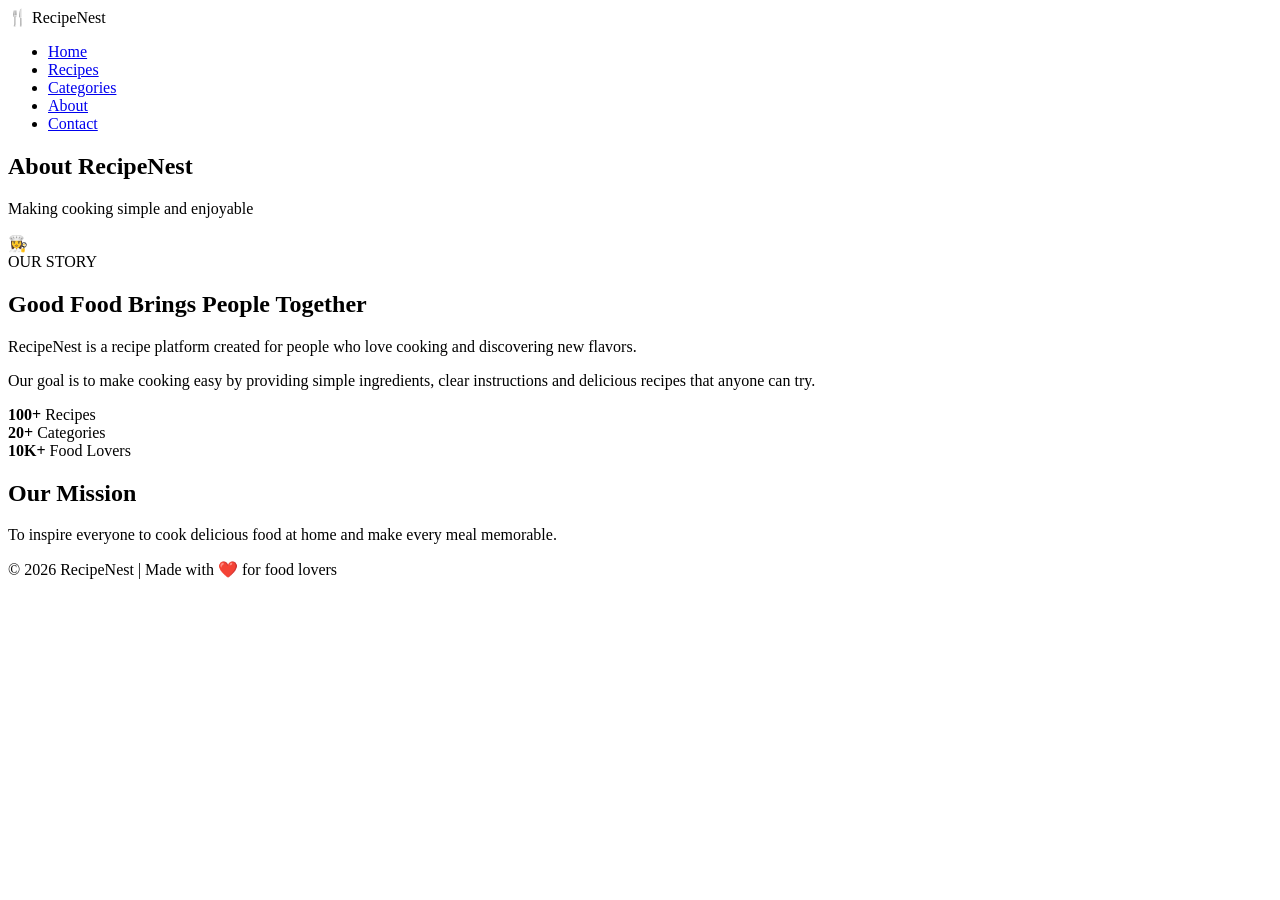
==== about.html @ ea541aab "Add files via upload" ====
<!DOCTYPE html>
<html lang="en">

<head>

    <meta charset="UTF-8">

    <meta name="viewport"
          content="width=device-width, initial-scale=1.0">

    <title>RecipeNest | About</title>

    <link rel="stylesheet" href="css/style.css">

</head>

<body>

<header>

    <nav class="navbar">

        <div class="logo">
            🍴 RecipeNest
        </div>

        <ul class="nav-links">

            <li>
                <a href="index.html">Home</a>
            </li>

            <li>
                <a href="recipes.html">Recipes</a>
            </li>

            <li>
                <a href="categories.html">
                    Categories
                </a>
            </li>

            <li>
                <a href="about.html"
                   class="active">
                    About
                </a>
            </li>

            <li>
                <a href="contact.html">
                    Contact
                </a>
            </li>

        </ul>

    </nav>

</header>


<section class="page-header">

    <h1>About RecipeNest</h1>

    <p>
        Making cooking simple and enjoyable
    </p>

</section>


<section class="about-section">

    <div class="about-image">

        <div class="about-emoji">
    👩‍🍳
</div>


    </div>


    <div class="about-content">

        <span class="small-title">
            OUR STORY
        </span>

        <h2>
            Good Food Brings
            People Together
        </h2>

        <p>
            RecipeNest is a recipe platform created
            for people who love cooking and discovering
            new flavors.
        </p>

        <p>
            Our goal is to make cooking easy by providing
            simple ingredients, clear instructions and
            delicious recipes that anyone can try.
        </p>

        <div class="stats">

            <div>
                <strong>100+</strong>
                <span>Recipes</span>
            </div>

            <div>
                <strong>20+</strong>
                <span>Categories</span>
            </div>

            <div>
                <strong>10K+</strong>
                <span>Food Lovers</span>
            </div>

        </div>

    </div>

</section>


<section class="mission">

    <h2>Our Mission</h2>

    <p>
        To inspire everyone to cook delicious food
        at home and make every meal memorable.
    </p>

</section>


<footer>

    <p>
        © 2026 RecipeNest | Made with ❤️ for food lovers
    </p>

</footer>

</body>
</html>
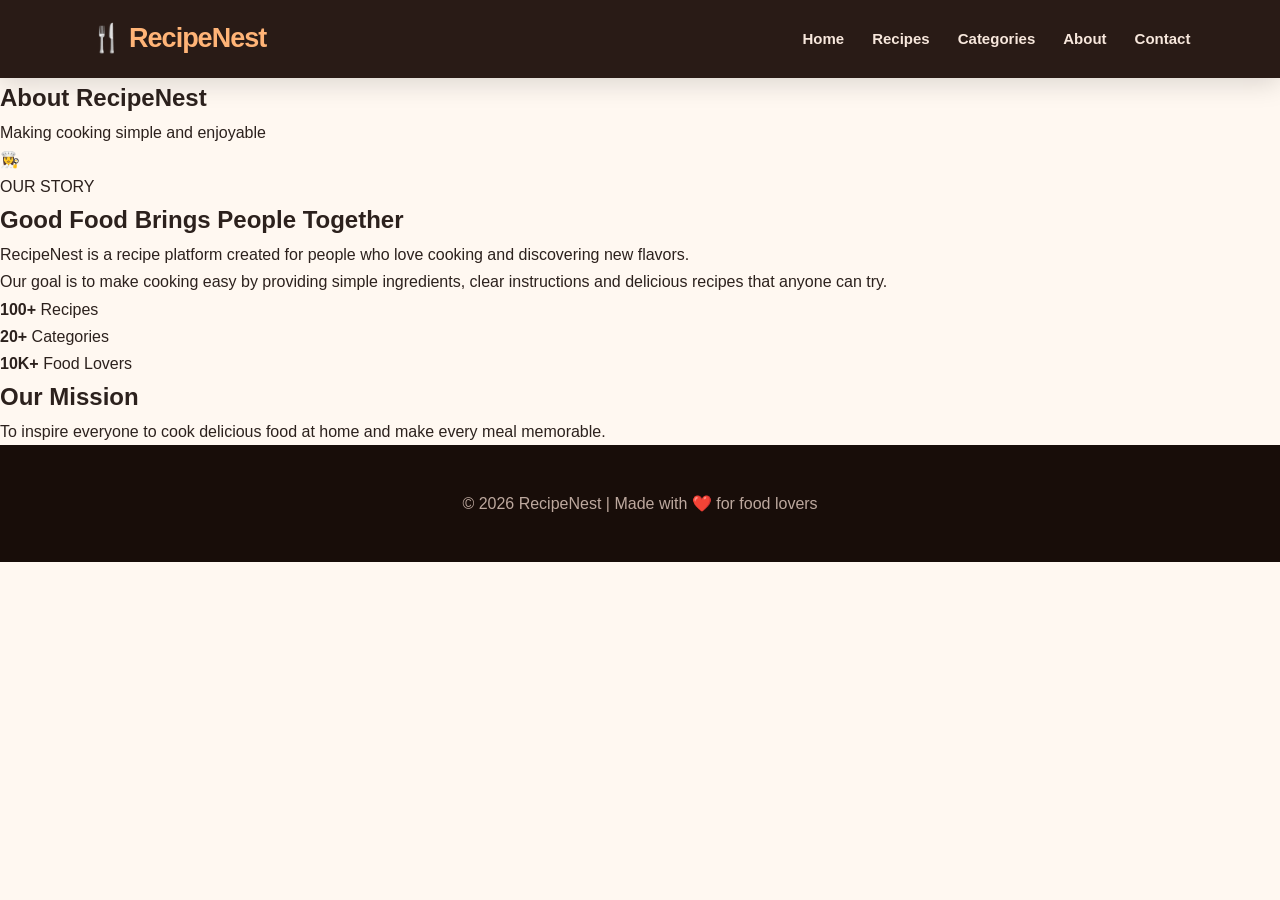
==== commit d631193b: "Fix HTML formatting and structure in about.html" ====
--- a/about.html
+++ b/about.html
@@ -10,7 +10,7 @@
 
     <title>RecipeNest | About</title>
 
-    <link rel="stylesheet" href="css/style.css">
+    <link rel="stylesheet" href="style.css">
 
 </head>
 
@@ -151,4 +151,4 @@
 </footer>
 
 </body>
-</html>+</html>
--- a/style.css
+++ b/style.css
@@ -0,0 +1,1508 @@
+/* =========================================================
+   RECIPENEST
+   COMPLETE WEBSITE CSS
+========================================================= */
+
+
+/* =========================================================
+   RESET
+========================================================= */
+
+* {
+    margin: 0;
+    padding: 0;
+    box-sizing: border-box;
+}
+
+html {
+    scroll-behavior: smooth;
+}
+
+body {
+    font-family: "Segoe UI", Arial, sans-serif;
+    background: #fff8f1;
+    color: #2c211d;
+    line-height: 1.7;
+    overflow-x: hidden;
+}
+
+a {
+    text-decoration: none;
+}
+
+button,
+input {
+    font-family: inherit;
+}
+
+
+/* =========================================================
+   NAVBAR
+========================================================= */
+
+.navbar {
+    height: 78px;
+
+    padding: 0 7%;
+
+    display: flex;
+    align-items: center;
+    justify-content: space-between;
+
+    position: sticky;
+    top: 0;
+    z-index: 1000;
+
+    background: rgba(35, 20, 15, 0.97);
+
+    box-shadow: 0 5px 25px rgba(0, 0, 0, 0.15);
+}
+
+.logo {
+    color: #ffb477;
+
+    font-size: 27px;
+
+    font-weight: 800;
+
+    letter-spacing: -1px;
+}
+
+.nav-links {
+    display: flex;
+
+    align-items: center;
+
+    gap: 28px;
+
+    list-style: none;
+}
+
+.nav-links a {
+    color: #f7e7dc;
+
+    font-size: 15px;
+
+    font-weight: 600;
+
+    position: relative;
+
+    transition: 0.3s;
+}
+
+.nav-links a:hover {
+    color: #ffb477;
+}
+
+.nav-links a::after {
+    content: "";
+
+    position: absolute;
+
+    width: 0;
+    height: 2px;
+
+    left: 0;
+    bottom: -7px;
+
+    background: #ffb477;
+
+    transition: 0.3s;
+}
+
+.nav-links a:hover::after {
+    width: 100%;
+}
+
+
+/* =========================================================
+   HERO
+========================================================= */
+
+.hero {
+    min-height: calc(100vh - 78px);
+
+    position: relative;
+
+    display: flex;
+    align-items: center;
+
+    padding: 90px 8%;
+
+    overflow: hidden;
+
+    background:
+        radial-gradient(
+            circle at 85% 25%,
+            rgba(255, 174, 103, 0.25),
+            transparent 23%
+        ),
+        radial-gradient(
+            circle at 10% 90%,
+            rgba(216, 76, 42, 0.22),
+            transparent 28%
+        ),
+        linear-gradient(
+            135deg,
+            #21120e,
+            #472015 45%,
+            #733119
+        );
+}
+
+
+/* Background texture */
+
+.hero-background {
+    position: absolute;
+
+    inset: 0;
+
+    opacity: 0.25;
+
+    background-image:
+        radial-gradient(
+            rgba(255, 255, 255, 0.1) 1px,
+            transparent 1px
+        );
+
+    background-size: 30px 30px;
+
+    pointer-events: none;
+}
+
+
+/* Decorative glow */
+
+.hero::before {
+    content: "";
+
+    position: absolute;
+
+    width: 500px;
+    height: 500px;
+
+    right: -200px;
+    top: -200px;
+
+    border-radius: 50%;
+
+    background: rgba(255, 177, 100, 0.12);
+
+    filter: blur(10px);
+}
+
+.hero::after {
+    content: "";
+
+    position: absolute;
+
+    width: 400px;
+    height: 400px;
+
+    left: -200px;
+    bottom: -200px;
+
+    border-radius: 50%;
+
+    background: rgba(255, 121, 62, 0.1);
+}
+
+
+/* =========================================================
+   HERO CONTENT
+========================================================= */
+
+.hero-content {
+    position: relative;
+
+    z-index: 10;
+
+    max-width: 720px;
+
+    animation: heroIn 1s ease;
+}
+
+.hero-badge {
+    display: inline-block;
+
+    padding: 9px 19px;
+
+    margin-bottom: 25px;
+
+    border: 1px solid rgba(255, 255, 255, 0.2);
+
+    border-radius: 50px;
+
+    color: #ffcda9;
+
+    background: rgba(255, 255, 255, 0.08);
+
+    backdrop-filter: blur(10px);
+
+    font-size: 12px;
+
+    font-weight: 700;
+
+    letter-spacing: 2px;
+}
+
+.hero h1 {
+    color: white;
+
+    font-size: clamp(58px, 8vw, 100px);
+
+    line-height: 0.95;
+
+    letter-spacing: -5px;
+
+    margin-bottom: 30px;
+
+    text-shadow: 0 15px 35px rgba(0, 0, 0, 0.3);
+}
+
+.hero h1 span {
+    display: block;
+
+    color: #ffad72;
+
+    font-style: italic;
+}
+
+.hero-content > p {
+    max-width: 620px;
+
+    margin-bottom: 35px;
+
+    color: #ead4c7;
+
+    font-size: 18px;
+
+    line-height: 1.8;
+}
+
+
+/* =========================================================
+   HERO BUTTONS
+========================================================= */
+
+.hero-buttons {
+    display: flex;
+
+    gap: 15px;
+
+    flex-wrap: wrap;
+
+    margin-bottom: 45px;
+}
+
+.primary-btn,
+.secondary-btn {
+    display: inline-flex;
+
+    align-items: center;
+
+    justify-content: center;
+
+    padding: 15px 25px;
+
+    border-radius: 50px;
+
+    font-weight: 700;
+
+    transition: 0.3s;
+}
+
+.primary-btn {
+    color: #3c1c12;
+
+    background: #ffb477;
+
+    box-shadow: 0 12px 30px rgba(0, 0, 0, 0.25);
+}
+
+.primary-btn:hover {
+    transform: translateY(-5px);
+
+    background: #ffc38b;
+
+    box-shadow: 0 18px 35px rgba(0, 0, 0, 0.3);
+}
+
+.secondary-btn {
+    color: white;
+
+    border: 1px solid rgba(255, 255, 255, 0.35);
+
+    background: rgba(255, 255, 255, 0.08);
+
+    backdrop-filter: blur(8px);
+}
+
+.secondary-btn:hover {
+    transform: translateY(-5px);
+
+    background: rgba(255, 255, 255, 0.18);
+}
+
+
+/* =========================================================
+   HERO STATS
+========================================================= */
+
+.hero-stats {
+    display: flex;
+
+    gap: 35px;
+}
+
+.hero-stats div {
+    display: flex;
+
+    flex-direction: column;
+
+    padding-right: 35px;
+
+    border-right: 1px solid rgba(255, 255, 255, 0.2);
+}
+
+.hero-stats div:last-child {
+    border-right: none;
+}
+
+.hero-stats strong {
+    color: #ffbd88;
+
+    font-size: 25px;
+}
+
+.hero-stats span {
+    color: #cbb1a5;
+
+    font-size: 13px;
+}
+
+
+/* =========================================================
+   FLOATING FOOD
+========================================================= */
+
+.floating-food {
+    position: absolute;
+
+    z-index: 5;
+
+    width: 115px;
+    height: 115px;
+
+    display: flex;
+
+    align-items: center;
+    justify-content: center;
+
+    border-radius: 50%;
+
+    background: rgba(255, 255, 255, 0.08);
+
+    border: 1px solid rgba(255, 255, 255, 0.15);
+
+    backdrop-filter: blur(8px);
+
+    box-shadow: 0 20px 45px rgba(0, 0, 0, 0.3);
+
+    font-size: 60px;
+
+    animation: floatFood 5s ease-in-out infinite;
+}
+
+.food-one {
+    right: 12%;
+    top: 18%;
+}
+
+.food-two {
+    right: 28%;
+    bottom: 12%;
+
+    width: 95px;
+    height: 95px;
+
+    font-size: 50px;
+
+    animation-delay: 1s;
+}
+
+.food-three {
+    right: 4%;
+    bottom: 22%;
+
+    width: 90px;
+    height: 90px;
+
+    font-size: 48px;
+
+    animation-delay: 2s;
+}
+
+.food-four {
+    right: 24%;
+    top: 10%;
+
+    width: 70px;
+    height: 70px;
+
+    font-size: 38px;
+
+    animation-delay: 2.5s;
+}
+
+.food-five {
+    right: 7%;
+    top: 48%;
+
+    width: 105px;
+    height: 105px;
+
+    font-size: 55px;
+
+    animation-delay: 1.5s;
+}
+
+.food-six {
+    right: 38%;
+    top: 35%;
+
+    width: 65px;
+    height: 65px;
+
+    font-size: 35px;
+
+    animation-delay: 3s;
+}
+
+
+/* =========================================================
+   STEAM
+========================================================= */
+
+.steam {
+    position: absolute;
+
+    z-index: 3;
+
+    width: 8px;
+    height: 70px;
+
+    border-left: 3px solid rgba(255, 255, 255, 0.2);
+
+    border-radius: 50%;
+
+    right: 15%;
+    top: 10%;
+
+    animation: steam 3s infinite;
+}
+
+.steam-two {
+    right: 17%;
+
+    animation-delay: 0.7s;
+}
+
+.steam-three {
+    right: 19%;
+
+    animation-delay: 1.4s;
+}
+
+
+/* =========================================================
+   SECTION HEADINGS
+========================================================= */
+
+.section-heading {
+    max-width: 750px;
+
+    margin: 0 auto 55px;
+
+    text-align: center;
+}
+
+.section-heading > span,
+.section-label {
+    color: #d86b45;
+
+    font-size: 12px;
+
+    font-weight: 800;
+
+    letter-spacing: 3px;
+}
+
+.section-heading h2 {
+    margin: 12px 0;
+
+    color: #32231e;
+
+    font-size: 48px;
+
+    line-height: 1.15;
+}
+
+.section-heading h2 em {
+    color: #d96842;
+
+    font-family: Georgia, serif;
+}
+
+.section-heading p {
+    color: #766a64;
+
+    font-size: 16px;
+}
+
+
+/* =========================================================
+   WELCOME
+========================================================= */
+
+.welcome-section {
+    padding: 110px 8%;
+
+    background:
+        radial-gradient(
+            circle at 10% 10%,
+            #ffe8d4,
+            transparent 25%
+        ),
+        #fff9f3;
+}
+
+.feature-grid {
+    display: grid;
+
+    grid-template-columns: repeat(3, 1fr);
+
+    gap: 25px;
+
+    max-width: 1100px;
+
+    margin: auto;
+}
+
+.feature-card {
+    padding: 40px 30px;
+
+    text-align: center;
+
+    background: white;
+
+    border: 1px solid #f0ded2;
+
+    border-radius: 25px;
+
+    box-shadow: 0 15px 40px rgba(70, 35, 20, 0.07);
+
+    transition: 0.35s;
+}
+
+.feature-card:hover {
+    transform: translateY(-10px);
+
+    box-shadow: 0 25px 50px rgba(70, 35, 20, 0.12);
+}
+
+.feature-card.featured {
+    transform: translateY(-12px);
+
+    background: #432015;
+
+    color: white;
+}
+
+.feature-card.featured:hover {
+    transform: translateY(-20px);
+}
+
+.feature-icon {
+    width: 80px;
+    height: 80px;
+
+    margin: 0 auto 20px;
+
+    display: flex;
+
+    align-items: center;
+    justify-content: center;
+
+    border-radius: 50%;
+
+    background: #fff0e3;
+
+    font-size: 40px;
+}
+
+.feature-card h3 {
+    margin-bottom: 10px;
+
+    font-size: 22px;
+}
+
+.feature-card p {
+    color: #7c7069;
+}
+
+.featured p {
+    color: #d6c2b7;
+}
+
+
+/* =========================================================
+   POPULAR RECIPES
+========================================================= */
+
+.popular-section {
+    padding: 110px 8%;
+
+    background:
+        radial-gradient(
+            circle at 80% 20%,
+            rgba(255, 157, 89, 0.12),
+            transparent 25%
+        ),
+        #2c1711;
+}
+
+.light-heading h2 {
+    color: white;
+}
+
+.light-heading p {
+    color: #cdb6aa;
+}
+
+.light-heading > span {
+    color: #ffae75;
+}
+
+
+/* =========================================================
+   RECIPE GRID
+========================================================= */
+
+.recipe-grid {
+    max-width: 1200px;
+
+    margin: auto;
+
+    display: grid;
+
+    grid-template-columns: repeat(3, 1fr);
+
+    gap: 28px;
+}
+
+.recipe-card {
+    overflow: hidden;
+
+    border-radius: 22px;
+
+    background: #fffaf6;
+
+    box-shadow: 0 15px 40px rgba(0, 0, 0, 0.2);
+
+    transition: 0.35s;
+}
+
+.recipe-card:hover {
+    transform: translateY(-10px);
+
+    box-shadow: 0 25px 55px rgba(0, 0, 0, 0.3);
+}
+
+
+/* =========================================================
+   RECIPE IMAGE
+========================================================= */
+
+.recipe-image {
+    height: 230px;
+
+    position: relative;
+
+    display: flex;
+
+    align-items: center;
+
+    justify-content: center;
+
+    overflow: hidden;
+}
+
+.pasta-image {
+    background: linear-gradient(135deg, #f7c98d, #d97940);
+}
+
+.biryani-image {
+    background: linear-gradient(135deg, #d8a454, #814524);
+}
+
+.pancake-image {
+    background: linear-gradient(135deg, #f6d69b, #bc7949);
+}
+
+.pizza-image {
+    background: linear-gradient(135deg, #dc7650, #812c1d);
+}
+
+.salad-image {
+    background: linear-gradient(135deg, #b6ca80, #557047);
+}
+
+.dessert-image {
+    background: linear-gradient(135deg, #c98d91, #642f3d);
+}
+
+.recipe-emoji {
+    font-size: 105px;
+
+    filter: drop-shadow(0 15px 15px rgba(0, 0, 0, 0.25));
+
+    transition: 0.4s;
+}
+
+.recipe-card:hover .recipe-emoji {
+    transform: scale(1.12) rotate(3deg);
+}
+
+.recipe-label {
+    position: absolute;
+
+    left: 15px;
+    top: 15px;
+
+    padding: 7px 12px;
+
+    border-radius: 30px;
+
+    color: #3b2016;
+
+    background: rgba(255, 255, 255, 0.9);
+
+    font-size: 11px;
+
+    font-weight: 800;
+}
+
+
+/* =========================================================
+   RECIPE CONTENT
+========================================================= */
+
+.recipe-content {
+    padding: 24px;
+}
+
+.recipe-meta {
+    color: #d16b47;
+
+    font-size: 11px;
+
+    font-weight: 800;
+
+    letter-spacing: 1px;
+
+    text-transform: uppercase;
+}
+
+.recipe-content h3 {
+    margin: 7px 0;
+
+    color: #32231e;
+
+    font-size: 22px;
+}
+
+.recipe-content p {
+    margin-bottom: 18px;
+
+    color: #786d66;
+
+    font-size: 14px;
+}
+
+.recipe-content a {
+    color: #d4653f;
+
+    font-weight: 800;
+}
+
+.recipe-content a:hover {
+    margin-left: 5px;
+}
+
+
+/* =========================================================
+   BUTTON CENTER
+========================================================= */
+
+.center-button {
+    margin-top: 55px;
+
+    text-align: center;
+}
+
+.dark-btn {
+    display: inline-block;
+
+    padding: 15px 27px;
+
+    color: #3b1d14;
+
+    background: #ffb477;
+
+    border-radius: 50px;
+
+    font-weight: 800;
+
+    transition: 0.3s;
+}
+
+.dark-btn:hover {
+    transform: translateY(-4px);
+
+    background: #ffc58d;
+}
+
+
+/* =========================================================
+   QUOTE
+========================================================= */
+
+.quote-section {
+    min-height: 500px;
+
+    padding: 90px 8%;
+
+    display: flex;
+
+    align-items: center;
+
+    justify-content: center;
+
+    text-align: center;
+
+    background:
+        linear-gradient(
+            rgba(55, 28, 19, 0.88),
+            rgba(55, 28, 19, 0.88)
+        ),
+        radial-gradient(
+            circle,
+            #c76b43,
+            #311811
+        );
+}
+
+.quote-content {
+    max-width: 850px;
+}
+
+.quote-icon {
+    color: #ffb477;
+
+    font-family: Georgia, serif;
+
+    font-size: 80px;
+
+    line-height: 0.5;
+}
+
+.quote-content h2 {
+    color: white;
+
+    font-family: Georgia, serif;
+
+    font-size: clamp(32px, 5vw, 55px);
+
+    line-height: 1.3;
+}
+
+.quote-content h2 span {
+    color: #ffb477;
+
+    font-style: italic;
+}
+
+.quote-content p {
+    margin-top: 25px;
+
+    color: #d7bcae;
+
+    letter-spacing: 2px;
+}
+
+
+/* =========================================================
+   HOME ABOUT
+========================================================= */
+
+.home-about {
+    padding: 110px 8%;
+
+    display: grid;
+
+    grid-template-columns: 1fr 1fr;
+
+    gap: 80px;
+
+    align-items: center;
+
+    background: #fff9f3;
+}
+
+.about-visual {
+    min-height: 500px;
+
+    position: relative;
+
+    display: flex;
+
+    align-items: center;
+
+    justify-content: center;
+}
+
+.big-food {
+    width: 350px;
+    height: 350px;
+
+    display: flex;
+
+    align-items: center;
+    justify-content: center;
+
+    border-radius: 50%;
+
+    background:
+        radial-gradient(
+            circle at 35% 25%,
+            #fff0db,
+            #e8a05f
+        );
+
+    font-size: 180px;
+
+    box-shadow:
+        0 30px 70px rgba(84, 45, 25, 0.18);
+}
+
+.small-food {
+    width: 90px;
+    height: 90px;
+
+    position: absolute;
+
+    display: flex;
+
+    align-items: center;
+    justify-content: center;
+
+    border-radius: 50%;
+
+    background: white;
+
+    box-shadow: 0 15px 30px rgba(70, 40, 20, 0.15);
+
+    font-size: 45px;
+
+    animation: floatFood 4s ease-in-out infinite;
+}
+
+.food-a {
+    left: 5%;
+    top: 15%;
+}
+
+.food-b {
+    right: 5%;
+    top: 20%;
+
+    animation-delay: 1s;
+}
+
+.food-c {
+    right: 10%;
+    bottom: 15%;
+
+    animation-delay: 2s;
+}
+
+.about-text h2 {
+    margin: 15px 0 25px;
+
+    color: #33231e;
+
+    font-size: 52px;
+
+    line-height: 1.05;
+}
+
+.about-text h2 em {
+    color: #d76a43;
+
+    font-family: Georgia, serif;
+}
+
+.about-text p {
+    margin-bottom: 15px;
+
+    color: #776b64;
+}
+
+.outline-btn {
+    display: inline-block;
+
+    margin-top: 15px;
+
+    padding: 14px 23px;
+
+    color: #d4653f;
+
+    border: 2px solid #d4653f;
+
+    border-radius: 50px;
+
+    font-weight: 700;
+
+    transition: 0.3s;
+}
+
+.outline-btn:hover {
+    color: white;
+
+    background: #d4653f;
+}
+
+
+/* =========================================================
+   NEWSLETTER
+========================================================= */
+
+.newsletter {
+    padding: 100px 8%;
+
+    text-align: center;
+
+    background:
+        radial-gradient(
+            circle at 20% 50%,
+            rgba(255, 183, 119, 0.2),
+            transparent 25%
+        ),
+        linear-gradient(
+            135deg,
+            #442015,
+            #24120e
+        );
+}
+
+.newsletter-content {
+    max-width: 800px;
+
+    margin: auto;
+}
+
+.newsletter-content > span {
+    color: #ffb477;
+
+    font-size: 12px;
+
+    font-weight: 800;
+
+    letter-spacing: 2px;
+}
+
+.newsletter h2 {
+    margin: 15px 0;
+
+    color: white;
+
+    font-size: 48px;
+}
+
+.newsletter h2 em {
+    color: #ffb477;
+
+    font-family: Georgia, serif;
+}
+
+.newsletter p {
+    margin-bottom: 30px;
+
+    color: #d1b8ab;
+}
+
+.newsletter-form {
+    max-width: 600px;
+
+    margin: auto;
+
+    display: flex;
+
+    padding: 7px;
+
+    background: white;
+
+    border-radius: 50px;
+}
+
+.newsletter-form input {
+    flex: 1;
+
+    min-width: 0;
+
+    padding: 14px 20px;
+
+    border: none;
+
+    outline: none;
+
+    background: transparent;
+}
+
+.newsletter-form button {
+    padding: 14px 25px;
+
+    border: none;
+
+    border-radius: 40px;
+
+    color: #3b1d14;
+
+    background: #ffb477;
+
+    font-weight: 800;
+
+    cursor: pointer;
+
+    transition: 0.3s;
+}
+
+.newsletter-form button:hover {
+    background: #ffc68e;
+}
+
+
+/* =========================================================
+   FOOTER
+========================================================= */
+
+footer {
+    padding: 45px 20px;
+
+    text-align: center;
+
+    background: #180d09;
+
+    color: #bda89e;
+}
+
+.footer-logo {
+    margin-bottom: 8px;
+
+    color: #ffb477;
+
+    font-size: 25px;
+
+    font-weight: 800;
+}
+
+.footer-links {
+    margin: 20px 0;
+
+    display: flex;
+
+    justify-content: center;
+
+    gap: 25px;
+
+    flex-wrap: wrap;
+}
+
+.footer-links a {
+    color: #d6c2b8;
+
+    transition: 0.3s;
+}
+
+.footer-links a:hover {
+    color: #ffb477;
+}
+
+.copyright {
+    padding-top: 20px;
+
+    border-top: 1px solid rgba(255,255,255,0.08);
+
+    font-size: 13px;
+
+    color: #8f7c73;
+}
+
+
+/* =========================================================
+   ANIMATIONS
+========================================================= */
+
+@keyframes heroIn {
+
+    from {
+        opacity: 0;
+
+        transform: translateY(40px);
+    }
+
+    to {
+        opacity: 1;
+
+        transform: translateY(0);
+    }
+}
+
+@keyframes floatFood {
+
+    0% {
+        transform: translateY(0) rotate(0deg);
+    }
+
+    50% {
+        transform: translateY(-18px) rotate(5deg);
+    }
+
+    100% {
+        transform: translateY(0) rotate(0deg);
+    }
+}
+
+@keyframes steam {
+
+    0% {
+        opacity: 0;
+
+        transform: translateY(25px);
+    }
+
+    50% {
+        opacity: 0.7;
+    }
+
+    100% {
+        opacity: 0;
+
+        transform: translateY(-35px);
+    }
+}
+
+
+/* =========================================================
+   TABLET
+========================================================= */
+
+@media (max-width: 900px) {
+
+    .navbar {
+        padding: 0 4%;
+    }
+
+    .nav-links {
+        gap: 15px;
+    }
+
+    .hero {
+        min-height: 750px;
+
+        padding: 70px 7%;
+    }
+
+    .floating-food {
+        opacity: 0.35;
+    }
+
+    .feature-grid {
+        grid-template-columns: 1fr;
+    }
+
+    .feature-card.featured {
+        transform: none;
+    }
+
+    .recipe-grid {
+        grid-template-columns: repeat(2, 1fr);
+    }
+
+    .home-about {
+        grid-template-columns: 1fr;
+
+        gap: 40px;
+    }
+
+    .about-visual {
+        min-height: 430px;
+    }
+}
+
+
+/* =========================================================
+   MOBILE
+========================================================= */
+
+@media (max-width: 650px) {
+
+    .navbar {
+        height: auto;
+
+        padding: 18px 5%;
+
+        flex-direction: column;
+
+        gap: 15px;
+    }
+
+    .nav-links {
+        flex-wrap: wrap;
+
+        justify-content: center;
+
+        gap: 10px 15px;
+    }
+
+    .nav-links a {
+        font-size: 13px;
+    }
+
+    .hero {
+        min-height: 780px;
+
+        padding: 60px 7%;
+    }
+
+    .hero h1 {
+        font-size: 55px;
+
+        letter-spacing: -3px;
+    }
+
+    .hero-content > p {
+        font-size: 16px;
+    }
+
+    .hero-buttons {
+        flex-direction: column;
+
+        align-items: flex-start;
+    }
+
+    .primary-btn,
+    .secondary-btn {
+        width: 230px;
+    }
+
+    .hero-stats {
+        gap: 15px;
+    }
+
+    .hero-stats div {
+        padding-right: 15px;
+    }
+
+    .hero-stats strong {
+        font-size: 20px;
+    }
+
+    .hero-stats span {
+        font-size: 11px;
+    }
+
+    .floating-food {
+        transform: scale(0.65);
+
+        opacity: 0.2;
+    }
+
+    .section-heading h2 {
+        font-size: 36px;
+    }
+
+    .welcome-section,
+    .popular-section,
+    .home-about {
+        padding: 75px 6%;
+    }
+
+    .recipe-grid {
+        grid-template-columns: 1fr;
+    }
+
+    .recipe-image {
+        height: 250px;
+    }
+
+    .big-food {
+        width: 270px;
+        height: 270px;
+
+        font-size: 135px;
+    }
+
+    .about-visual {
+        min-height: 350px;
+    }
+
+    .small-food {
+        width: 65px;
+        height: 65px;
+
+        font-size: 32px;
+    }
+
+    .about-text h2 {
+        font-size: 40px;
+    }
+
+    .newsletter {
+        padding: 75px 6%;
+    }
+
+    .newsletter h2 {
+        font-size: 37px;
+    }
+
+    .newsletter-form {
+        flex-direction: column;
+
+        padding: 8px;
+
+        border-radius: 20px;
+    }
+
+    .newsletter-form input {
+        width: 100%;
+
+        padding: 15px;
+    }
+
+    .newsletter-form button {
+        width: 100%;
+    }
+
+    .quote-section {
+        min-height: 430px;
+
+        padding: 70px 7%;
+    }
+
+    .quote-content h2 {
+        font-size: 32px;
+    }
+}
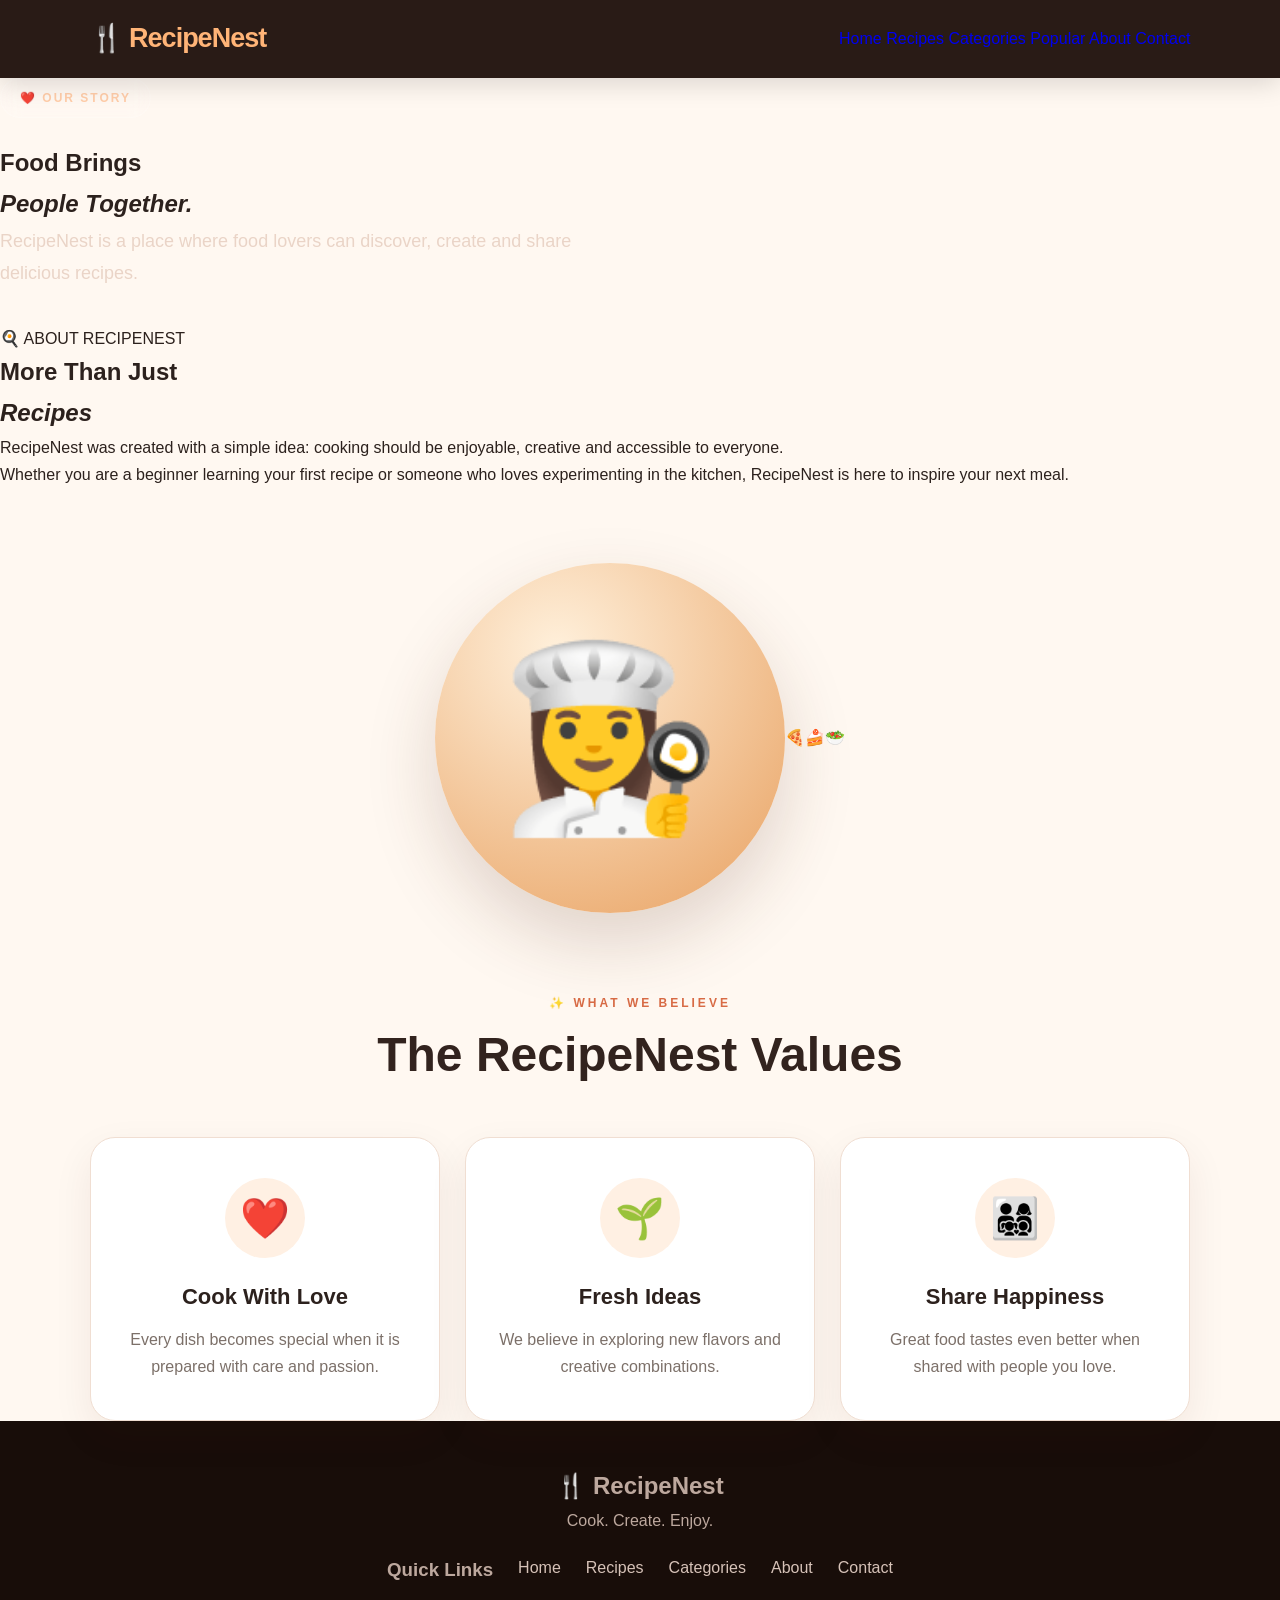
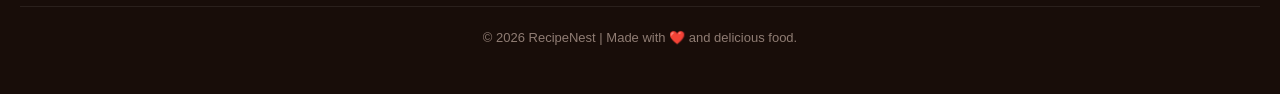
==== commit d0435335: "Revamp about.html layout and content Updated the structure and content of the about page to enhance " ====
--- a/about.html
+++ b/about.html
@@ -1,154 +1,161 @@
 <!DOCTYPE html>
 <html lang="en">
-
 <head>
-
     <meta charset="UTF-8">
-
-    <meta name="viewport"
-          content="width=device-width, initial-scale=1.0">
-
+    <meta name="viewport" content="width=device-width, initial-scale=1.0">
     <title>RecipeNest | About</title>
-
     <link rel="stylesheet" href="style.css">
-
 </head>
 
 <body>
 
-<header>
+<header class="navbar">
+    <a href="index.html" class="logo">🍴 RecipeNest</a>
 
-    <nav class="navbar">
-
-        <div class="logo">
-            🍴 RecipeNest
-        </div>
-
-        <ul class="nav-links">
-
-            <li>
-                <a href="index.html">Home</a>
-            </li>
-
-            <li>
-                <a href="recipes.html">Recipes</a>
-            </li>
-
-            <li>
-                <a href="categories.html">
-                    Categories
-                </a>
-            </li>
-
-            <li>
-                <a href="about.html"
-                   class="active">
-                    About
-                </a>
-            </li>
-
-            <li>
-                <a href="contact.html">
-                    Contact
-                </a>
-            </li>
-
-        </ul>
-
+    <nav>
+        <a href="index.html">Home</a>
+        <a href="recipes.html">Recipes</a>
+        <a href="categories.html">Categories</a>
+        <a href="recipe-details.html">Popular</a>
+        <a href="about.html" class="active">About</a>
+        <a href="contact.html">Contact</a>
     </nav>
-
 </header>
 
 
-<section class="page-header">
+<main>
 
-    <h1>About RecipeNest</h1>
+<section class="page-hero">
 
-    <p>
-        Making cooking simple and enjoyable
-    </p>
+    <div class="hero-content">
+
+        <span class="hero-badge">❤️ OUR STORY</span>
+
+        <h1>
+            Food Brings<br>
+            <em>People Together.</em>
+        </h1>
+
+        <p>
+            RecipeNest is a place where food lovers can
+            discover, create and share delicious recipes.
+        </p>
+
+    </div>
 
 </section>
 
 
 <section class="about-section">
 
-    <div class="about-image">
+    <div class="about-card">
 
-        <div class="about-emoji">
-    👩‍🍳
-</div>
+        <span class="small-title">🍳 ABOUT RECIPENEST</span>
 
+        <h2>
+            More Than Just<br>
+            <em>Recipes</em>
+        </h2>
+
+        <p>
+            RecipeNest was created with a simple idea:
+            cooking should be enjoyable, creative and accessible
+            to everyone.
+        </p>
+
+        <p>
+            Whether you are a beginner learning your first recipe
+            or someone who loves experimenting in the kitchen,
+            RecipeNest is here to inspire your next meal.
+        </p>
 
     </div>
 
 
-    <div class="about-content">
+    <div class="about-visual">
 
-        <span class="small-title">
-            OUR STORY
-        </span>
+        <div class="big-food">👩‍🍳</div>
 
-        <h2>
-            Good Food Brings
-            People Together
-        </h2>
+        <div class="mini-food one">🍕</div>
+        <div class="mini-food two">🍰</div>
+        <div class="mini-food three">🥗</div>
 
-        <p>
-            RecipeNest is a recipe platform created
-            for people who love cooking and discovering
-            new flavors.
-        </p>
+    </div>
 
-        <p>
-            Our goal is to make cooking easy by providing
-            simple ingredients, clear instructions and
-            delicious recipes that anyone can try.
-        </p>
+</section>
 
-        <div class="stats">
 
-            <div>
-                <strong>100+</strong>
-                <span>Recipes</span>
-            </div>
+<section class="values-section">
 
-            <div>
-                <strong>20+</strong>
-                <span>Categories</span>
-            </div>
+    <div class="section-heading">
+        <span>✨ WHAT WE BELIEVE</span>
+        <h2>The RecipeNest Values</h2>
+    </div>
 
-            <div>
-                <strong>10K+</strong>
-                <span>Food Lovers</span>
-            </div>
 
+    <div class="feature-grid">
+
+        <div class="feature-card">
+            <div class="feature-icon">❤️</div>
+            <h3>Cook With Love</h3>
+            <p>
+                Every dish becomes special when it is
+                prepared with care and passion.
+            </p>
+        </div>
+
+        <div class="feature-card">
+            <div class="feature-icon">🌱</div>
+            <h3>Fresh Ideas</h3>
+            <p>
+                We believe in exploring new flavors
+                and creative combinations.
+            </p>
+        </div>
+
+        <div class="feature-card">
+            <div class="feature-icon">👨‍👩‍👧‍👦</div>
+            <h3>Share Happiness</h3>
+            <p>
+                Great food tastes even better when
+                shared with people you love.
+            </p>
         </div>
 
     </div>
 
 </section>
 
-
-<section class="mission">
-
-    <h2>Our Mission</h2>
-
-    <p>
-        To inspire everyone to cook delicious food
-        at home and make every meal memorable.
-    </p>
-
-</section>
+</main>
 
 
-<footer>
+<footer class="footer">
 
-    <p>
-        © 2026 RecipeNest | Made with ❤️ for food lovers
+    <div class="footer-content">
+
+        <div>
+            <h2>🍴 RecipeNest</h2>
+            <p>Cook. Create. Enjoy.</p>
+        </div>
+
+        <div class="footer-links">
+            <h3>Quick Links</h3>
+            <a href="index.html">Home</a>
+            <a href="recipes.html">Recipes</a>
+            <a href="categories.html">Categories</a>
+            <a href="about.html">About</a>
+            <a href="contact.html">Contact</a>
+        </div>
+
+    </div>
+
+    <p class="copyright">
+        © 2026 RecipeNest | Made with ❤️ and delicious food.
     </p>
 
 </footer>
 
+<script src="script.js"></script>
+
 </body>
 </html>
